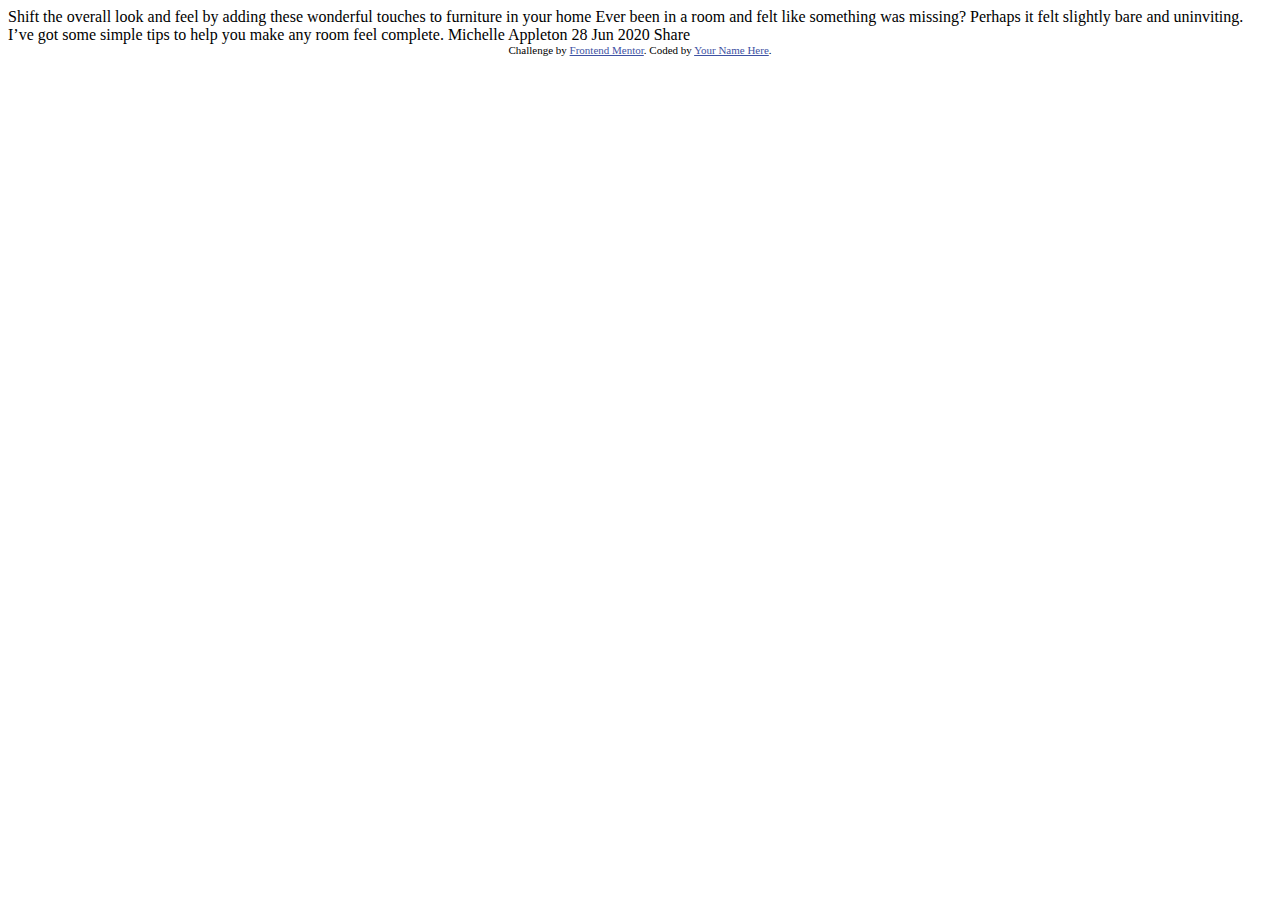
==== article-preview-component-master/index.html @ b75b3a4a "initial commit" ====
<!DOCTYPE html>
<html lang="en">
<head>
  <meta charset="UTF-8">
  <meta name="viewport" content="width=device-width, initial-scale=1.0"> <!-- displays site properly based on user's device -->

  <link rel="icon" type="image/png" sizes="32x32" href="./images/favicon-32x32.png">
  
  <title>Frontend Mentor | Article preview component</title>

  <!-- Feel free to remove these styles or customise in your own stylesheet 👍 -->
  <style>
    .attribution { font-size: 11px; text-align: center; }
    .attribution a { color: hsl(228, 45%, 44%); }
  </style>
</head>
<body>

  Shift the overall look and feel by adding these wonderful 
  touches to furniture in your home

  Ever been in a room and felt like something was missing? Perhaps 
  it felt slightly bare and uninviting. I’ve got some simple tips 
  to help you make any room feel complete.

  Michelle Appleton
  28 Jun 2020

  Share
  
  <div class="attribution">
    Challenge by <a href="https://www.frontendmentor.io?ref=challenge" target="_blank">Frontend Mentor</a>. 
    Coded by <a href="#">Your Name Here</a>.
  </div>
</body>
</html>
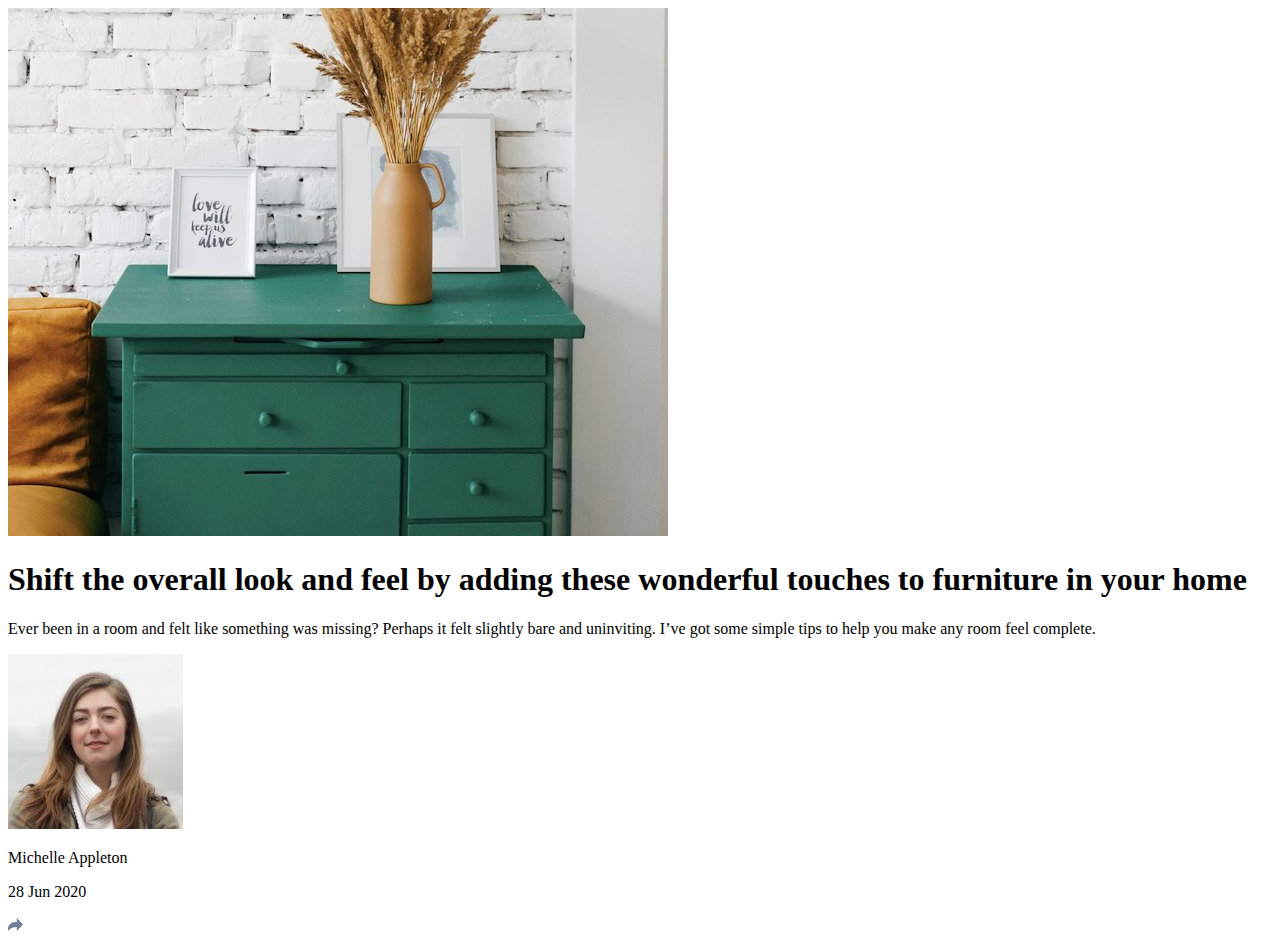
==== commit 677ef4a9: "First html commi" ====
--- a/article-preview-component-master/index.html
+++ b/article-preview-component-master/index.html
@@ -1,36 +1,58 @@
 <!DOCTYPE html>
 <html lang="en">
-<head>
-  <meta charset="UTF-8">
-  <meta name="viewport" content="width=device-width, initial-scale=1.0"> <!-- displays site properly based on user's device -->
+	<head>
+		<meta charset="UTF-8" />
+		<meta name="viewport" content="width=device-width, initial-scale=1.0" />
+		<!-- displays site properly based on user's device -->
 
-  <link rel="icon" type="image/png" sizes="32x32" href="./images/favicon-32x32.png">
-  
-  <title>Frontend Mentor | Article preview component</title>
+		<link
+			rel="icon"
+			type="image/png"
+			sizes="32x32"
+			href="./images/favicon-32x32.png"
+		/>
 
-  <!-- Feel free to remove these styles or customise in your own stylesheet 👍 -->
-  <style>
-    .attribution { font-size: 11px; text-align: center; }
-    .attribution a { color: hsl(228, 45%, 44%); }
-  </style>
-</head>
-<body>
+		<title>Frontend Mentor | Article preview component</title>
 
-  Shift the overall look and feel by adding these wonderful 
-  touches to furniture in your home
-
-  Ever been in a room and felt like something was missing? Perhaps 
-  it felt slightly bare and uninviting. I’ve got some simple tips 
-  to help you make any room feel complete.
-
-  Michelle Appleton
-  28 Jun 2020
-
-  Share
-  
-  <div class="attribution">
-    Challenge by <a href="https://www.frontendmentor.io?ref=challenge" target="_blank">Frontend Mentor</a>. 
-    Coded by <a href="#">Your Name Here</a>.
-  </div>
-</body>
-</html>+		<!-- Feel free to remove these styles or customise in your own stylesheet 👍 -->
+	</head>
+	<body>
+		<main>
+			<article>
+				<picture>
+					<img src="./images/drawers.jpg" alt="" />
+				</picture>
+				<section class="article__info">
+					<h1 class="article__title">
+						Shift the overall look and feel by adding these
+						wonderful touches to furniture in your home
+					</h1>
+					<p class="article__text">
+						Ever been in a room and felt like something was missing?
+						Perhaps it felt slightly bare and uninviting. I’ve got
+						some simple tips to help you make any room feel
+						complete.
+					</p>
+				</section>
+				<section class="article__author">
+					<picture>
+						<img
+							class="author__avatar"
+							src="./images/avatar-michelle.jpg"
+							alt=""
+						/>
+					</picture>
+					<div class="author__info flex-column">
+						<p class="author__name">Michelle Appleton</p>
+						<p class="date">28 Jun 2020</p>
+					</div>
+					<img
+						src="./images/icon-share.svg"
+						alt=""
+						class="share-btn"
+					/>
+				</section>
+			</article>
+		</main>
+	</body>
+</html>
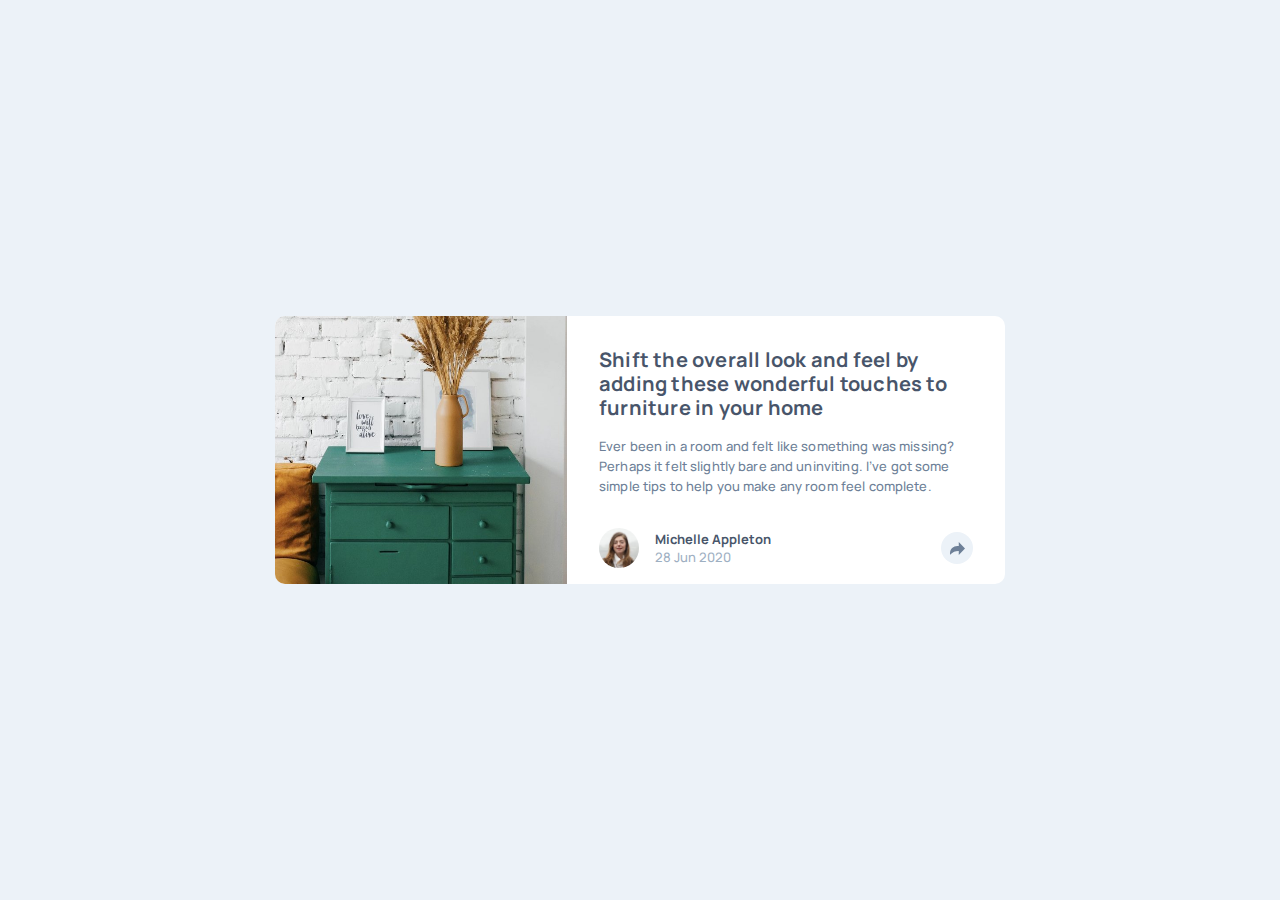
==== commit cd41273c: "CSS and JS commit" ====
--- a/article-preview-component-master/index.html
+++ b/article-preview-component-master/index.html
@@ -12,47 +12,92 @@
 			href="./images/favicon-32x32.png"
 		/>
 
+		<!-- Fonts -->
+		<link rel="preconnect" href="https://fonts.googleapis.com" />
+		<link rel="preconnect" href="https://fonts.gstatic.com" crossorigin />
+		<link
+			href="https://fonts.googleapis.com/css2?family=Manrope:wght@200..800&display=swap"
+			rel="stylesheet"
+		/>
+
+		<!-- CSS -->
+		<link rel="stylesheet" href="./styles/initial.css" />
+		<link rel="stylesheet" href="./styles/article.css" />
+
 		<title>Frontend Mentor | Article preview component</title>
 
 		<!-- Feel free to remove these styles or customise in your own stylesheet 👍 -->
 	</head>
 	<body>
 		<main>
-			<article>
-				<picture>
-					<img src="./images/drawers.jpg" alt="" />
-				</picture>
-				<section class="article__info">
-					<h1 class="article__title">
-						Shift the overall look and feel by adding these
-						wonderful touches to furniture in your home
-					</h1>
-					<p class="article__text">
-						Ever been in a room and felt like something was missing?
-						Perhaps it felt slightly bare and uninviting. I’ve got
-						some simple tips to help you make any room feel
-						complete.
-					</p>
-				</section>
-				<section class="article__author">
-					<picture>
+			<article class="article-card">
+				<img
+					src="./images/drawers.jpg"
+					class="article-image"
+					alt="drawer"
+				/>
+
+				<section class="article">
+					<div class="article__info">
+						<h1 class="article__title">
+							Shift the overall look and feel by adding these
+							wonderful touches to furniture in your home
+						</h1>
+						<p class="article__text">
+							Ever been in a room and felt like something was
+							missing? Perhaps it felt slightly bare and
+							uninviting. I’ve got some simple tips to help you
+							make any room feel complete.
+						</p>
+					</div>
+
+					<div class="article__author">
+						<picture>
+							<img
+								class="author__avatar"
+								src="./images/avatar-michelle.jpg"
+								alt=""
+							/>
+						</picture>
+						<div class="author__info flex-column">
+							<p class="author__name">Michelle Appleton</p>
+							<p class="date">28 Jun 2020</p>
+						</div>
 						<img
-							class="author__avatar"
-							src="./images/avatar-michelle.jpg"
-							alt=""
+							src="./images/icon-share.svg"
+							class="share-icon"
+							alt="share icon"
+							id="share-btn-inactive"
 						/>
-					</picture>
-					<div class="author__info flex-column">
-						<p class="author__name">Michelle Appleton</p>
-						<p class="date">28 Jun 2020</p>
 					</div>
-					<img
-						src="./images/icon-share.svg"
-						alt=""
-						class="share-btn"
-					/>
+
+					<div class="share-active hidden">
+						<p class="share-text">Share</p>
+						<img
+							src="./images/icon-facebook.svg"
+							class="share-icon"
+							alt="facebook icon"
+						/>
+						<img
+							src="./images/icon-twitter.svg"
+							class="share-icon"
+							alt="twitter icon"
+						/>
+						<img
+							src="./images/icon-pinterest.svg"
+							class="share-icon"
+							alt="pinterest icon"
+						/>
+						<img
+							src="./images/icon-share.svg"
+							alt="share icon"
+							id="share-btn-active"
+							class="share-btn-active share-icon"
+						/>
+					</div>
 				</section>
 			</article>
 		</main>
+		<script src="index.js"></script>
 	</body>
 </html>
--- a/article-preview-component-master/styles/initial.css
+++ b/article-preview-component-master/styles/initial.css
@@ -0,0 +1,44 @@
+/* CSS reset */
+*,
+*::before,
+*::after {
+	box-sizing: border-box;
+}
+
+* {
+	margin: 0;
+}
+
+html,
+body {
+	height: 100%;
+}
+
+/* Media defaults */
+img,
+picture,
+video,
+canvas,
+svg {
+	display: block;
+	max-width: 100%;
+}
+
+/* Typography reset */
+input,
+button,
+textarea,
+select {
+	font: inherit;
+}
+
+/* Text overflows */
+p,
+h1,
+h2,
+h3,
+h4,
+h5,
+h6 {
+	overflow-wrap: break-word;
+}
--- a/article-preview-component-master/styles/article.css
+++ b/article-preview-component-master/styles/article.css
@@ -0,0 +1,173 @@
+:root {
+	/* font */
+	--ff-manrope: "Manrope", sans-serif;
+
+	/* colors */
+	--very-dark-grayish-blue-hsl: hsl(217, 19%, 35%);
+	--desaturated-dark-blue: hsl(214, 17%, 51%);
+	--grayish-blue: hsl(212, 23%, 69%);
+	--light-grayish-blue: hsl(210, 46%, 95%);
+
+	/* font weights */
+	--fw-regular: 500;
+	--fw-bold: 700;
+
+	/* font size */
+	--fs-body: 0.813rem;
+}
+
+/* General styling */
+body {
+	font-family: var(--ff-manrope);
+	font-weight: var(--fw-regular);
+	font-size: var(--fs-body);
+	background-color: var(--light-grayish-blue);
+
+	min-height: 100vh;
+	display: flex;
+	justify-content: center;
+	align-items: center;
+}
+
+.article-card {
+	max-width: 20.43rem;
+	display: grid;
+	grid-template-columns: 1fr;
+	background-color: #fff;
+	border-radius: 0.625rem;
+}
+
+.article-image {
+	border-radius: 10px 10px 0 0;
+}
+
+.article__info {
+	padding: 2rem;
+	padding-bottom: 1rem;
+}
+
+.article__title {
+	font-size: 1rem;
+	font-weight: var(--fw-bold);
+	color: var(--very-dark-grayish-blue-hsl);
+	margin-bottom: 1rem;
+	line-height: 1.5rem;
+	letter-spacing: 0.013rem;
+}
+
+.article__text {
+	color: var(--desaturated-dark-blue);
+	line-height: 1.25rem;
+	letter-spacing: 0.008rem;
+}
+
+/* Bottom bar */
+
+.article__author {
+	display: flex;
+	align-items: center;
+	padding: 1rem 2rem;
+
+	border-radius: 0 0 10px 10px;
+}
+
+.author__avatar {
+	width: 40px;
+	border-radius: 50%;
+	margin-right: 1rem;
+}
+
+.author__name {
+	font-weight: var(--fw-bold);
+	color: var(--very-dark-grayish-blue-hsl);
+}
+
+.date {
+	color: var(--grayish-blue);
+}
+
+#share-btn-inactive {
+	width: 32px;
+	height: 32px;
+	background-color: var(--light-grayish-blue);
+	border-radius: 50%;
+	margin-left: auto;
+	object-fit: scale-down;
+}
+
+/* Bottom bar active */
+.share-active {
+	display: flex;
+	align-items: center;
+	gap: 1rem;
+	background-color: var(--very-dark-grayish-blue-hsl);
+	padding: 1.25rem 2rem;
+	border-radius: 0 0 10px 10px;
+}
+
+.share-text {
+	color: var(--grayish-blue);
+	text-transform: uppercase;
+	letter-spacing: 0.313rem;
+}
+
+.share-btn-active {
+	width: 32px;
+	height: 32px;
+	object-fit: scale-down;
+	margin-left: auto;
+	background-color: var(--grayish-blue);
+	border-radius: 50%;
+}
+
+.share-icon:hover {
+	cursor: pointer;
+}
+
+.hidden {
+	display: none;
+}
+
+/* Media queries */
+@media (min-width: 56em) {
+	.article-card {
+		grid-template-columns: 2fr 3fr;
+		max-width: 45.625rem;
+	}
+
+	.article-image {
+		height: 100%;
+		border-radius: 10px 0 0 10px;
+	}
+
+	.article {
+		position: relative;
+	}
+
+	.article__title {
+		font-size: 1.25rem;
+	}
+
+	.share-active {
+		position: absolute;
+		top: 120px;
+		right: -70px;
+		border-radius: 10px;
+		padding: 1rem 2rem;
+	}
+
+	.share-active::after {
+		content: "";
+		width: 40px;
+		height: 20px;
+		background-color: var(--very-dark-grayish-blue-hsl);
+		clip-path: polygon(0% 0%, 50% 100%, 100% 0%);
+		position: absolute;
+		left: 100px;
+		bottom: -10px;
+	}
+
+	.share-btn-active {
+		display: none;
+	}
+}
